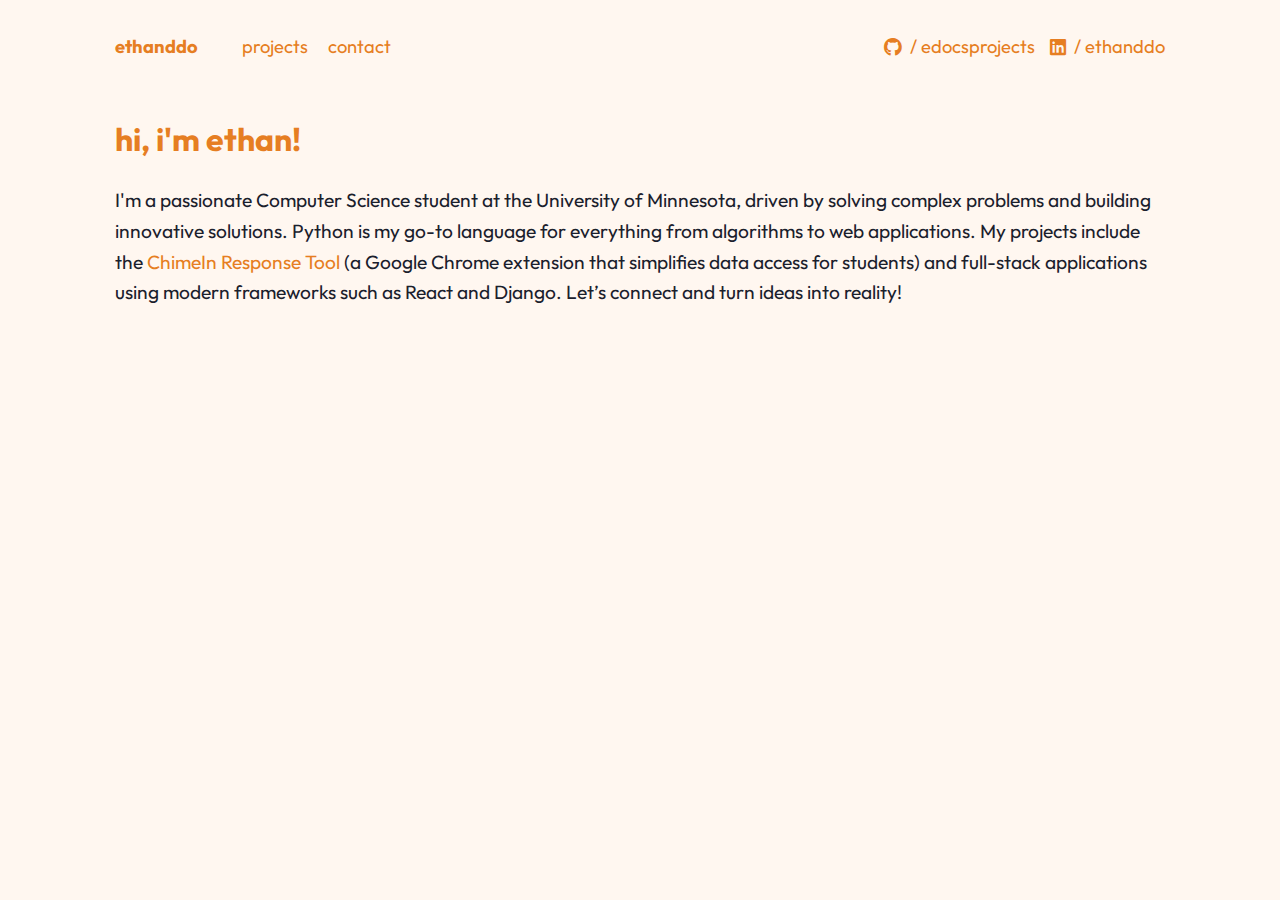
==== index.html @ 436b1b0d "Update index.html" ====
<!-- index.html -->
<!DOCTYPE html>
<html lang="en">
<head>
    <meta charset="UTF-8">
    <meta name="viewport" content="width=device-width, initial-scale=1.0">
    <title>portfolio</title>
    <link href="https://fonts.googleapis.com/css2?family=Outfit:wght@400;700&display=swap" rel="stylesheet">
    <link rel="stylesheet" href="styles.css">
    <link rel="stylesheet" href="https://cdnjs.cloudflare.com/ajax/libs/font-awesome/6.4.0/css/all.min.css">
</head>
<body>
    <div class="container">
        <header>
            <h1>ethanddo</h1>
            <nav>
                <!--<a href="/exp">work</a>-->
                <a href="/projects">projects</a>
                <a href="/contact">contact</a>
            </nav>
            <div class="social-links">
                <a href="https://github.com/edocsprojects">
                    <i class="fab fa-github"></i>
                    / edocsprojects
                </a>
                <a href="https://linkedin.com/in/ethanddo">
                    <i class="fab fa-linkedin"></i>
                    / ethanddo
                </a>
            </div>
        </header>
        <main>
            <section>
                <h2>hi, i'm ethan!</h2>
                <p>
                    I'm a passionate Computer Science student at the University of Minnesota, driven by solving complex problems and building innovative solutions. 
                    Python is my go-to language for everything from algorithms to web applications. My projects include the <a href="https://chromewebstore.google.com/detail/chimein-response-tool/oojmjfjgaonnppfejnmcknffoecccaob" target="_blank" rel="noopener noreferrer">ChimeIn Response Tool</a> 
                    (a Google Chrome extension that simplifies data access for students) and full-stack applications using modern frameworks such as React and Django. 
                    Let’s connect and turn ideas into reality!
                </p>
            </section>
        </main>
    </div>
    <footer id="footer">
        <div class="footer-links">
            <a href="mailto:edocsprojects@gmail.com">
                <i class="fas fa-envelope"></i>
                Email
            </a>
            <a href="https://github.com/edocsprojects">
                <i class="fab fa-github"></i>
                GitHub
            </a>
            <a href="https://linkedin.com/in/ethanddo">
                <i class="fab fa-linkedin"></i>
                LinkedIn
            </a>
        </div>
    </footer>
    <script src="script.js"></script>
</body>
</html>
---- styles.css ----
body {
    font-family: 'Outfit', sans-serif;
    line-height: 1.6;
    margin: 0;
    padding: 0;
    background-color: #fff7f0;
    color: #1a202c;
    display: flex;
    flex-direction: column;
    min-height: 100vh;
}

.container {
    max-width: 1050px;
    margin: 0 auto;
    padding: 20px;
    flex: 1;
}

header {
    display: flex;
    justify-content: space-between;
    align-items: center;
    margin-bottom: 40px;
}

header h1 {
    font-size: 1.15rem;
    font-weight: bold;
    color: #E67E22;
}

nav {
    display: flex;
    gap: 20px;
    margin-left: -450px; 
}

nav a {
    font-size: 1.15rem;
    text-decoration: none;
    color: #E67E22;
}

nav a:hover {
    color: #d35400;
    text-decoration: underline;
}

.social-links {
    font-size: 1.15rem;
    display: flex;
    gap: 15px;
}

.social-links a {
    display: inline-flex;
    align-items: center;
    gap: 8px;
    text-decoration: none;
    color: #E67E22;
    transition: color 0.3s ease;
}

.social-links a:hover {
    color: #d35400;
    text-decoration: none;
}

main {
    margin-bottom: 40px;
}

main h2 {
    font-size: 2rem;
    margin-bottom: 20px;
    color: #E67E22;
}

main p {
    font-size: 1.2rem;
    margin-bottom: 20px;
}

main a {
    color: #E67E22;
    text-decoration: none;
}

main a:hover {
    color: #d35400;
    text-decoration: underline;
}

footer {
    text-align: center;
    padding: 20px;
    background-color: #fff3e6;
    position: fixed; 
    bottom: -100px; 
    left: 0;
    width: 100%;
    transition: bottom 0.5s ease-in-out;
}

footer.footer-visible {
    bottom: 0; 
}

.footer-links {
    display: flex;
    justify-content: center;
    gap: 25px;
    margin-bottom: 20px;
}

.footer-links a {
    display: inline-flex;
    align-items: center;
    gap: 8px;
    text-decoration: none;
    color: #E67E22;
    transition: color 0.3s ease;
}

.footer-links a:hover {
    color: #d35400;
    text-decoration: none;
}
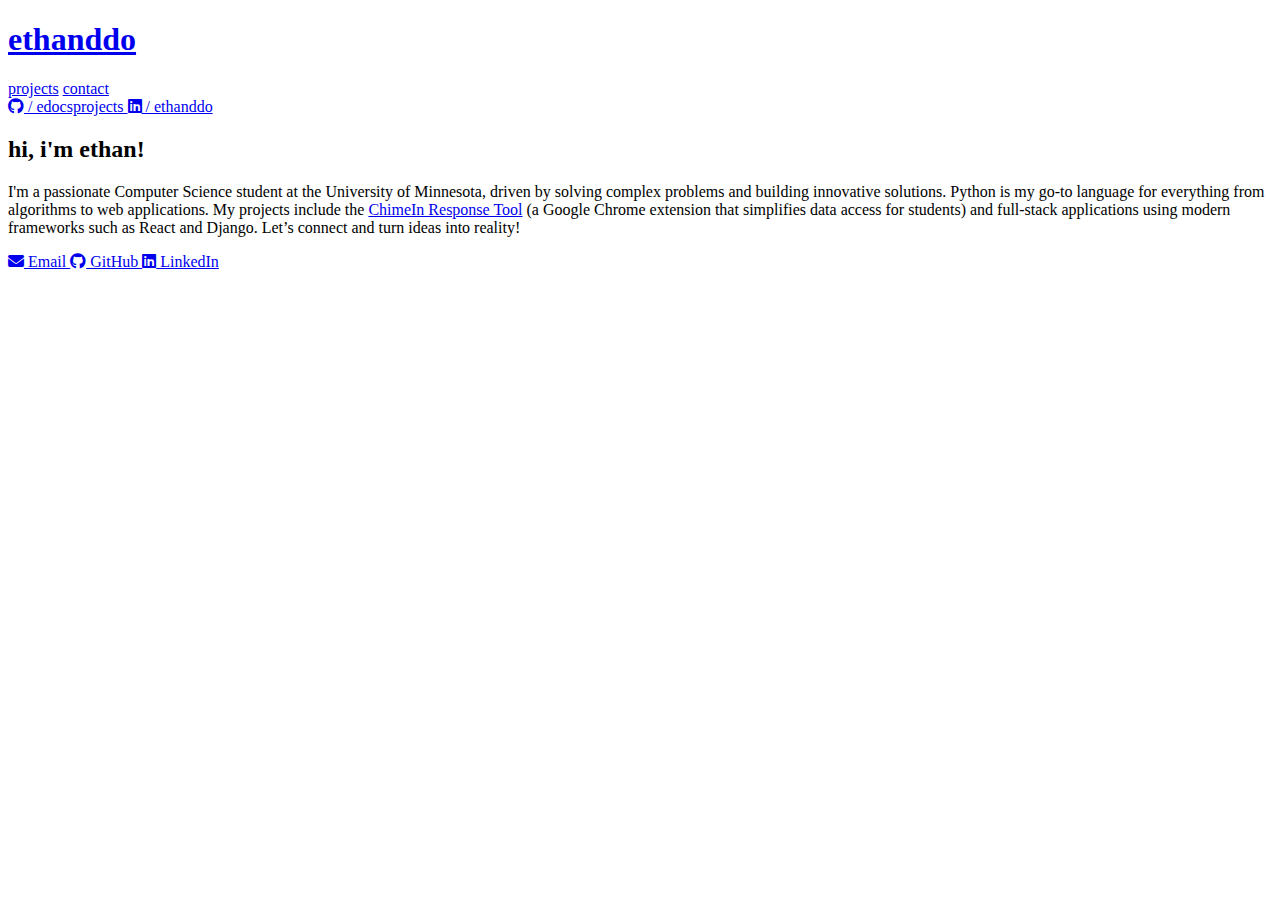
==== commit 32d99a10: "Update index.html" ====
--- a/index.html
+++ b/index.html
@@ -6,17 +6,19 @@
     <meta name="viewport" content="width=device-width, initial-scale=1.0">
     <title>portfolio</title>
     <link href="https://fonts.googleapis.com/css2?family=Outfit:wght@400;700&display=swap" rel="stylesheet">
-    <link rel="stylesheet" href="styles.css">
+    <link rel="stylesheet" href="indexStyles.css">
     <link rel="stylesheet" href="https://cdnjs.cloudflare.com/ajax/libs/font-awesome/6.4.0/css/all.min.css">
 </head>
 <body>
     <div class="container">
         <header>
-            <h1>ethanddo</h1>
+            <h1>
+                <a href="/">ethanddo</a>
+            </h1>
             <nav>
                 <!--<a href="/exp">work</a>-->
-                <a href="/projects">projects</a>
-                <a href="/contact">contact</a>
+                <a href="/projects.html">projects</a>
+                <a href="/contact.html">contact</a>
             </nav>
             <div class="social-links">
                 <a href="https://github.com/edocsprojects">
@@ -39,6 +41,7 @@
                     Let’s connect and turn ideas into reality!
                 </p>
             </section>
+            <div class="profile-circle"></div>
         </main>
     </div>
     <footer id="footer">
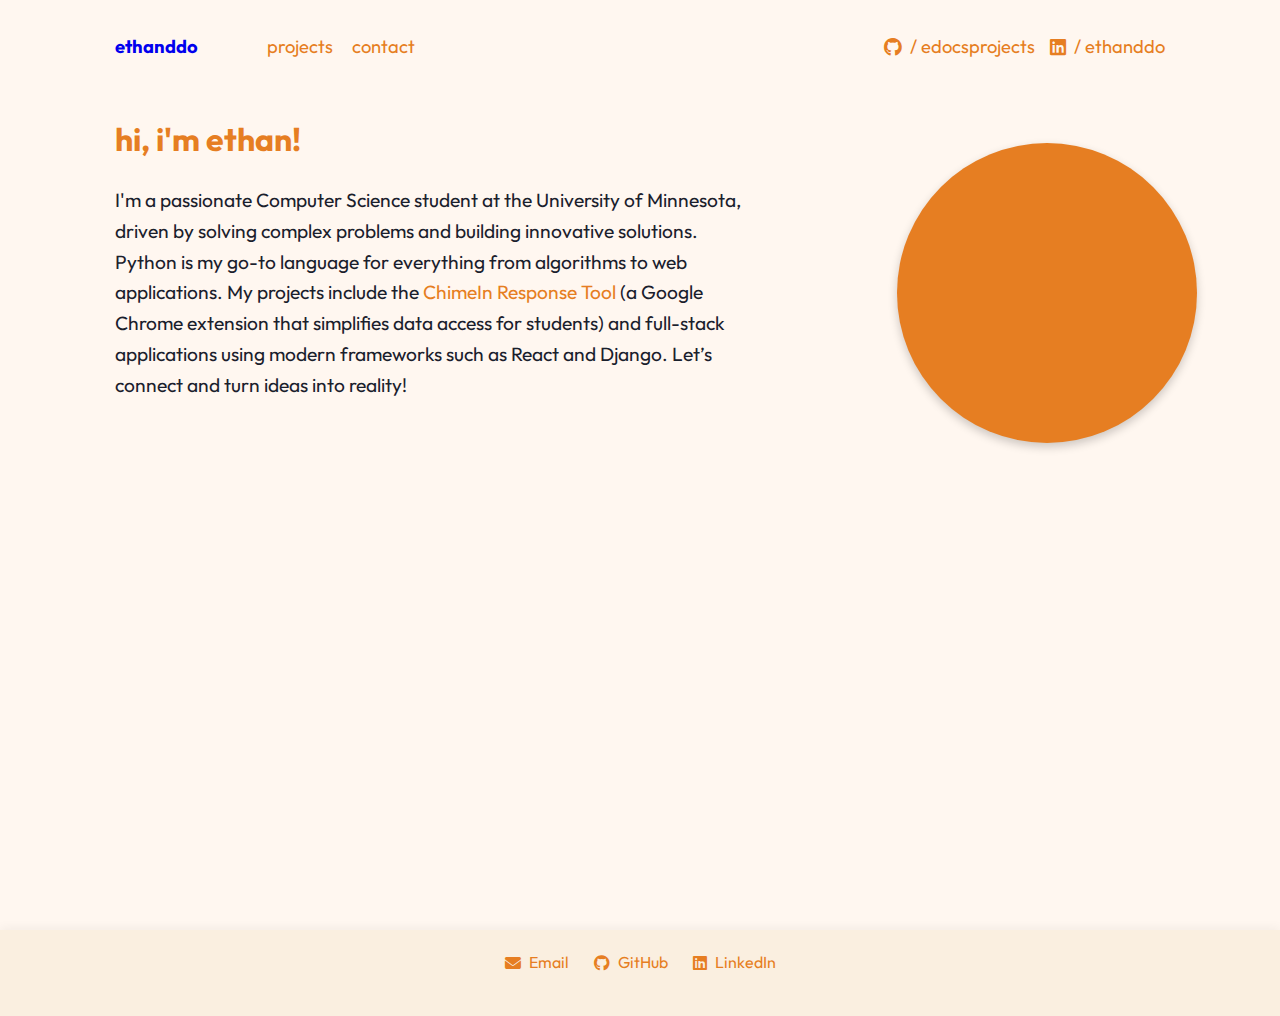
==== commit 90b2d9bd: "Update index.html" ====
--- a/index.html
+++ b/index.html
@@ -4,7 +4,7 @@
 <head>
     <meta charset="UTF-8">
     <meta name="viewport" content="width=device-width, initial-scale=1.0">
-    <title>portfolio</title>
+    <title>hey, i'm ethan!</title>
     <link href="https://fonts.googleapis.com/css2?family=Outfit:wght@400;700&display=swap" rel="stylesheet">
     <link rel="stylesheet" href="indexStyles.css">
     <link rel="stylesheet" href="https://cdnjs.cloudflare.com/ajax/libs/font-awesome/6.4.0/css/all.min.css">
--- a/indexStyles.css
+++ b/indexStyles.css
@@ -0,0 +1,196 @@
+/* indexStyles.css */
+body {
+    font-family: 'Outfit', sans-serif;
+    line-height: 1.6;
+    margin: 0;
+    padding: 0;
+    background-color: #fff7f0;
+    color: #1a202c;
+    min-height: 100vh; 
+    display: flex;
+    flex-direction: column;
+}
+
+.container {
+    max-width: 1050px;
+    margin: 0 auto;
+    padding: 20px;
+    flex: 1; 
+    min-height: 90vh; 
+    padding-bottom: 100px; 
+}
+
+header {
+    display: flex;
+    justify-content: space-between;
+    align-items: center;
+    margin-bottom: 40px;
+}
+
+header h1 a {
+    text-decoration: none;
+}
+
+header h1 {
+    font-size: 1.15rem;
+    font-weight: bold;
+    color: #E67E22;
+}
+
+header h1 a:visited {
+    color: #E67E22; 
+}
+
+nav {
+    display: flex;
+    gap: 15%;
+    margin-left: -40%; 
+}
+
+nav a {
+    font-size: 1.15rem;
+    text-decoration: none;
+    color: #E67E22;
+}
+
+nav a:hover {
+    color: #d35400;
+    text-decoration: underline;
+}
+
+.social-links {
+    font-size: 1.15rem;
+    display: flex;
+    gap: 15px;
+}
+
+.social-links a {
+    display: inline-flex;
+    align-items: center;
+    gap: 8px;
+    text-decoration: none;
+    color: #E67E22;
+    transition: color 0.3s ease;
+}
+
+.social-links a:hover {
+    color: #d35400;
+    text-decoration: none;
+}
+
+@media (max-width: 900px) {
+    nav {
+        flex-direction: column; 
+        gap: 10px; 
+        margin-left: 0;
+        align-items: flex-start; 
+    }
+
+    header {
+        flex-direction: column;
+        align-items: flex-start; 
+    }
+
+    .social-links {
+        margin-top: 10px; 
+    }
+}
+
+main {
+    margin-bottom: 40px;
+}
+
+main h2 {
+    font-size: 2rem;
+    margin-bottom: 20px;
+    color: #E67E22;
+    
+}
+
+main p {
+    font-size: 1.2rem;
+    margin-bottom: 20px;
+    margin-right: 40%
+    
+}
+
+main a {
+    color: #E67E22;
+    text-decoration: none;
+}
+
+main a:hover {
+    color: #d35400;
+    text-decoration: underline;
+}
+
+.profile-circle {
+    width: 300px;
+    height: 300px;
+    background-color: #E67E22;
+    border-radius: 50%;
+    position: absolute;
+    right: 20%;
+    top: 13%;
+    z-index: 10;
+    box-shadow: 0 4px 10px rgba(0, 0, 0, 0.2);
+}
+
+
+
+@media (max-width: 1700px) {
+    .profile-circle {
+        margin-right: -2%;
+    }
+}
+
+@media (max-width: 1500px) {
+    .profile-circle {
+        margin-right: -6%; 
+    }
+}
+
+@media (max-width: 1400px) {
+    .profile-circle {
+        margin-right: -13.5%; 
+        margin-top: 2%;
+    }
+}
+
+ @media (max-width: 1200px) {
+    .profile-circle {
+        display: none; 
+    }
+}
+
+
+footer {
+    text-align: center;
+    padding: 20px;
+    background-color: #faefe0;
+    position: relative; 
+    z-index: 100;
+    box-shadow: 0 -2px 10px rgba(0,0,0,0.05);
+    margin-top: auto; 
+}
+
+.footer-links {
+    display: flex;
+    justify-content: center;
+    gap: 25px;
+    margin-bottom: 20px;
+}
+
+.footer-links a {
+    display: inline-flex;
+    align-items: center;
+    gap: 8px;
+    text-decoration: none;
+    color: #E67E22;
+    transition: color 0.3s ease;
+}
+
+.footer-links a:hover {
+    color: #d35400;
+    text-decoration: none;
+}
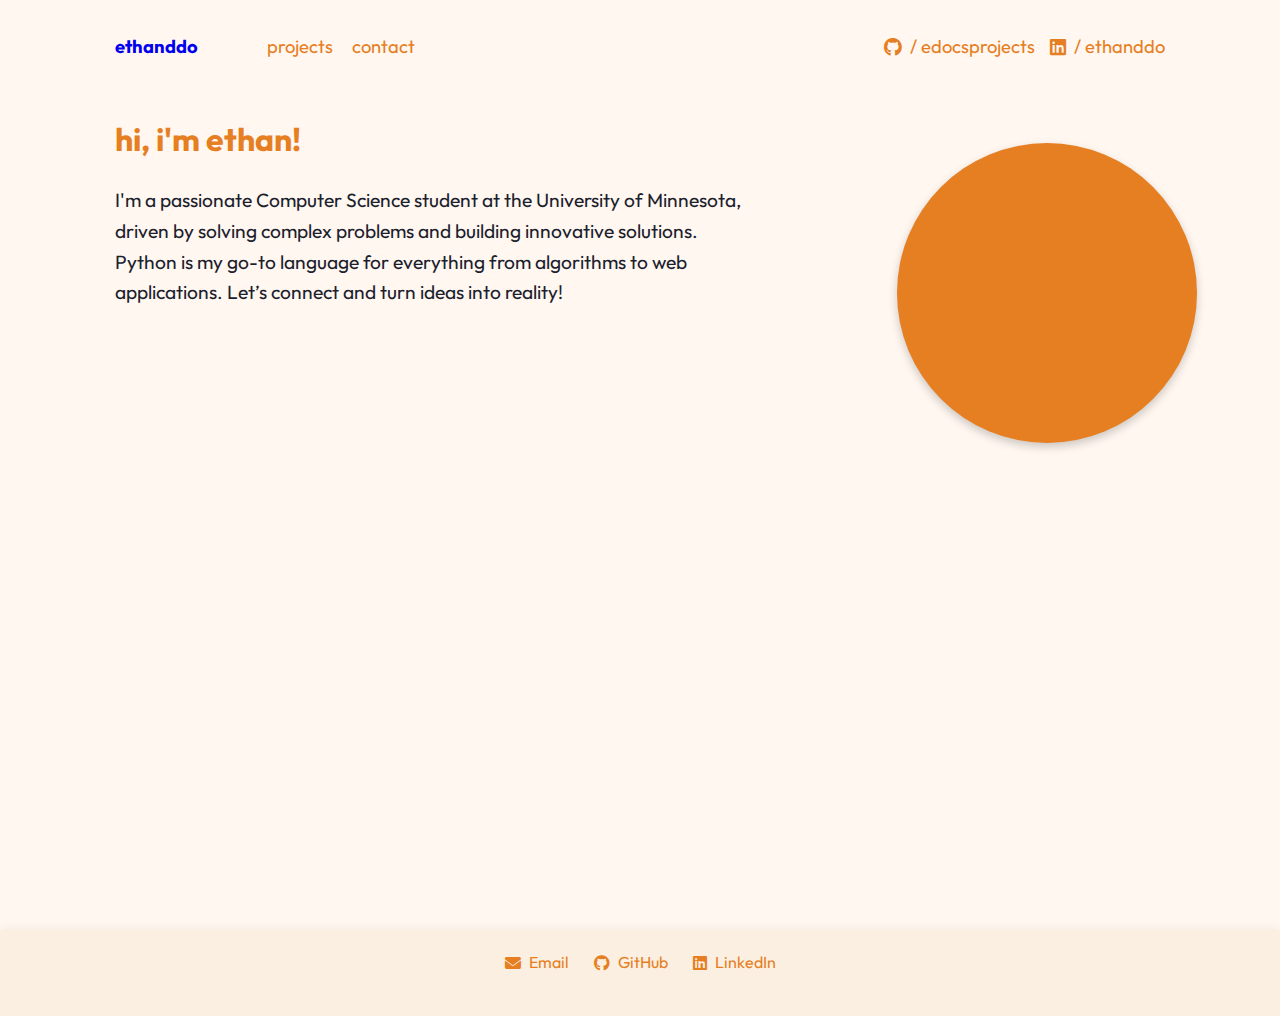
==== commit 0202fbec: "Update index.html" ====
--- a/index.html
+++ b/index.html
@@ -5,6 +5,7 @@
     <meta charset="UTF-8">
     <meta name="viewport" content="width=device-width, initial-scale=1.0">
     <title>hey, i'm ethan!</title>
+    <link rel="icon" type="image/x-icon" href="favicon.ico">
     <link href="https://fonts.googleapis.com/css2?family=Outfit:wght@400;700&display=swap" rel="stylesheet">
     <link rel="stylesheet" href="indexStyles.css">
     <link rel="stylesheet" href="https://cdnjs.cloudflare.com/ajax/libs/font-awesome/6.4.0/css/all.min.css">
@@ -36,9 +37,7 @@
                 <h2>hi, i'm ethan!</h2>
                 <p>
                     I'm a passionate Computer Science student at the University of Minnesota, driven by solving complex problems and building innovative solutions. 
-                    Python is my go-to language for everything from algorithms to web applications. My projects include the <a href="https://chromewebstore.google.com/detail/chimein-response-tool/oojmjfjgaonnppfejnmcknffoecccaob" target="_blank" rel="noopener noreferrer">ChimeIn Response Tool</a> 
-                    (a Google Chrome extension that simplifies data access for students) and full-stack applications using modern frameworks such as React and Django. 
-                    Let’s connect and turn ideas into reality!
+                    Python is my go-to language for everything from algorithms to web applications. Let’s connect and turn ideas into reality!
                 </p>
             </section>
             <div class="profile-circle"></div>
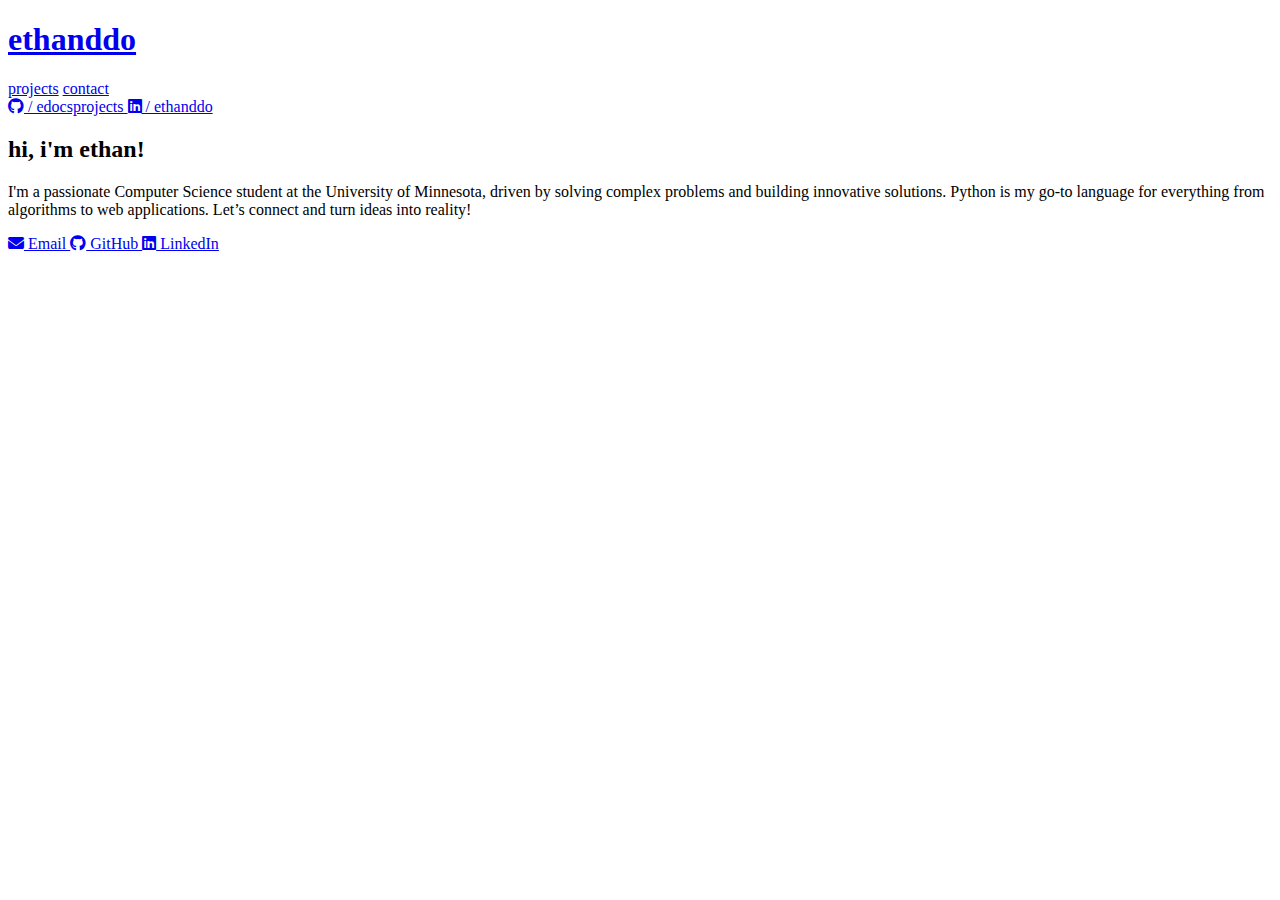
==== commit 6d89e571: "Update index.html" ====
--- a/index.html
+++ b/index.html
@@ -7,7 +7,7 @@
     <title>hey, i'm ethan!</title>
     <link rel="icon" type="image/x-icon" href="favicon.ico">
     <link href="https://fonts.googleapis.com/css2?family=Outfit:wght@400;700&display=swap" rel="stylesheet">
-    <link rel="stylesheet" href="indexStyles.css">
+    <link rel="stylesheet" href="mainStyles.css">
     <link rel="stylesheet" href="https://cdnjs.cloudflare.com/ajax/libs/font-awesome/6.4.0/css/all.min.css">
 </head>
 <body>
@@ -18,8 +18,8 @@
             </h1>
             <nav>
                 <!--<a href="/exp">work</a>-->
-                <a href="/projects.html">projects</a>
-                <a href="/contact.html">contact</a>
+                <a href="/projects">projects</a>
+                <a href="/contact">contact</a>
             </nav>
             <div class="social-links">
                 <a href="https://github.com/edocsprojects">
@@ -59,6 +59,5 @@
             </a>
         </div>
     </footer>
-    <script src="script.js"></script>
 </body>
 </html>
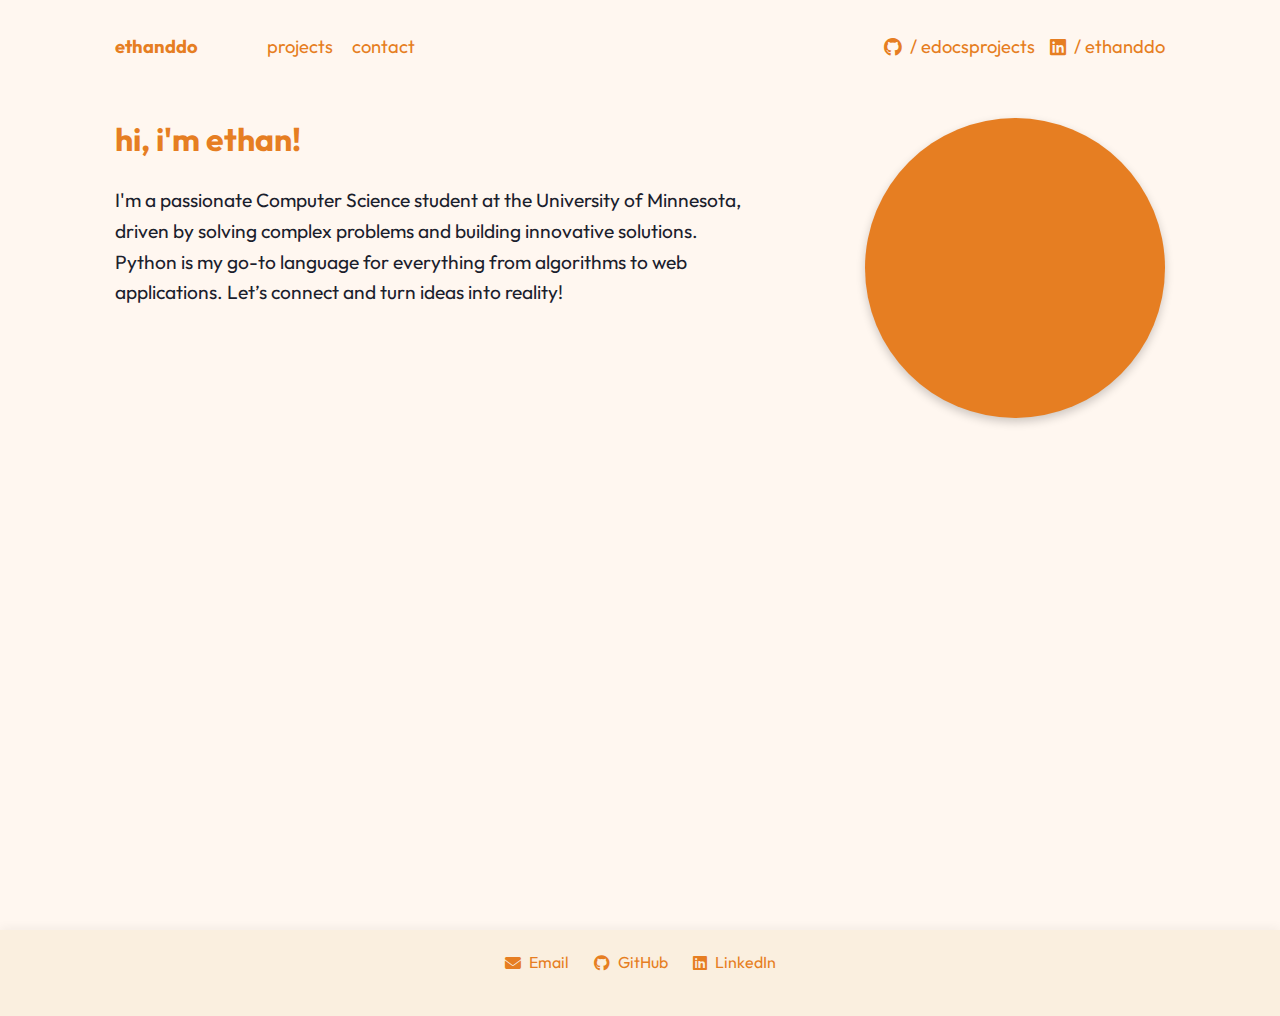
==== commit a3bc8f85: "Formatted Code" ====
--- a/index.html
+++ b/index.html
@@ -1,63 +1,72 @@
 <!-- index.html -->
 <!DOCTYPE html>
 <html lang="en">
-<head>
-    <meta charset="UTF-8">
-    <meta name="viewport" content="width=device-width, initial-scale=1.0">
+  <head>
+    <meta charset="UTF-8" />
+    <meta name="viewport" content="width=device-width, initial-scale=1.0" />
     <title>hey, i'm ethan!</title>
-    <link rel="icon" type="image/x-icon" href="favicon.ico">
-    <link href="https://fonts.googleapis.com/css2?family=Outfit:wght@400;700&display=swap" rel="stylesheet">
-    <link rel="stylesheet" href="mainStyles.css">
-    <link rel="stylesheet" href="https://cdnjs.cloudflare.com/ajax/libs/font-awesome/6.4.0/css/all.min.css">
-</head>
-<body>
+    <link rel="icon" type="image/x-icon" href="favicon.ico" />
+    <link
+      href="https://fonts.googleapis.com/css2?family=Outfit:wght@400;700&display=swap"
+      rel="stylesheet"
+    />
+    <link rel="stylesheet" href="mainStyles.css" />
+    <link
+      rel="stylesheet"
+      href="https://cdnjs.cloudflare.com/ajax/libs/font-awesome/6.4.0/css/all.min.css"
+    />
+  </head>
+  <body>
     <div class="container">
-        <header>
-            <h1>
-                <a href="/">ethanddo</a>
-            </h1>
-            <nav>
-                <!--<a href="/exp">work</a>-->
-                <a href="/projects">projects</a>
-                <a href="/contact">contact</a>
-            </nav>
-            <div class="social-links">
-                <a href="https://github.com/edocsprojects">
-                    <i class="fab fa-github"></i>
-                    / edocsprojects
-                </a>
-                <a href="https://linkedin.com/in/ethanddo">
-                    <i class="fab fa-linkedin"></i>
-                    / ethanddo
-                </a>
-            </div>
-        </header>
-        <main>
-            <section>
-                <h2>hi, i'm ethan!</h2>
-                <p>
-                    I'm a passionate Computer Science student at the University of Minnesota, driven by solving complex problems and building innovative solutions. 
-                    Python is my go-to language for everything from algorithms to web applications. Let’s connect and turn ideas into reality!
-                </p>
-            </section>
-            <div class="profile-circle"></div>
-        </main>
+      <header>
+        <h1>
+          <a href="/">ethanddo</a>
+        </h1>
+        <nav>
+          <!--<a href="/exp">work</a>-->
+          <a href="/projects">projects</a>
+          <a href="/contact">contact</a>
+        </nav>
+        <div class="social-links">
+          <a href="https://github.com/edocsprojects">
+            <i class="fab fa-github"></i>
+            / edocsprojects
+          </a>
+          <a href="https://linkedin.com/in/ethanddo">
+            <i class="fab fa-linkedin"></i>
+            / ethanddo
+          </a>
+        </div>
+      </header>
+      <main>
+        <section>
+          <h2>hi, i'm ethan!</h2>
+          <p>
+            I'm a passionate Computer Science student at the University of
+            Minnesota, driven by solving complex problems and building
+            innovative solutions. Python is my go-to language for everything
+            from algorithms to web applications. Let’s connect and turn ideas
+            into reality!
+          </p>
+        </section>
+        <div class="profile-circle"></div>
+      </main>
     </div>
     <footer id="footer">
-        <div class="footer-links">
-            <a href="mailto:edocsprojects@gmail.com">
-                <i class="fas fa-envelope"></i>
-                Email
-            </a>
-            <a href="https://github.com/edocsprojects">
-                <i class="fab fa-github"></i>
-                GitHub
-            </a>
-            <a href="https://linkedin.com/in/ethanddo">
-                <i class="fab fa-linkedin"></i>
-                LinkedIn
-            </a>
-        </div>
+      <div class="footer-links">
+        <a href="mailto:edocsprojects@gmail.com">
+          <i class="fas fa-envelope"></i>
+          Email
+        </a>
+        <a href="https://github.com/edocsprojects">
+          <i class="fab fa-github"></i>
+          GitHub
+        </a>
+        <a href="https://linkedin.com/in/ethanddo">
+          <i class="fab fa-linkedin"></i>
+          LinkedIn
+        </a>
+      </div>
     </footer>
-</body>
+  </body>
 </html>
--- a/mainStyles.css
+++ b/mainStyles.css
@@ -0,0 +1,172 @@
+/* mainStyles.css */
+body {
+  font-family: "Outfit", sans-serif;
+  line-height: 1.6;
+  margin: 0;
+  padding: 0;
+  background-color: #fff7f0;
+  color: #1a202c;
+  min-height: 100vh;
+  display: flex;
+  flex-direction: column;
+}
+
+.container {
+  width: 1050px;
+  margin: 0 auto;
+  padding: 20px;
+  flex: 1;
+  min-height: 90vh;
+  padding-bottom: 100px;
+}
+
+header {
+  display: flex;
+  justify-content: space-between;
+  align-items: center;
+  margin-bottom: 40px;
+}
+
+header h1 a {
+  text-decoration: none;
+  color: #e67e22;
+}
+
+header h1 {
+  font-size: 1.15rem;
+  font-weight: bold;
+  color: #e67e22;
+}
+
+header h1 a:visited {
+  color: #e67e22;
+}
+
+nav {
+  display: flex;
+  gap: 15%;
+  margin-left: -40%;
+}
+
+nav a {
+  font-size: 1.15rem;
+  text-decoration: none;
+  color: #e67e22;
+}
+
+nav a:hover {
+  color: #d35400;
+  text-decoration: underline;
+}
+
+.social-links {
+  font-size: 1.15rem;
+  display: flex;
+  gap: 15px;
+}
+
+.social-links a {
+  display: inline-flex;
+  align-items: center;
+  gap: 8px;
+  text-decoration: none;
+  color: #e67e22;
+  transition: color 0.3s ease;
+}
+
+.social-links a:hover {
+  color: #d35400;
+  text-decoration: none;
+}
+
+@media (max-width: 1000px) {
+  header {
+    flex-direction: column;
+    align-items: flex-start;
+  }
+  nav {
+    flex-direction: column;
+    gap: 10px;
+    margin-left: 0;
+  }
+  .social-links {
+    flex-direction: column;
+    gap: 10px;
+    margin-top: 10px;
+  }
+}
+
+main {
+  margin-bottom: 40px;
+}
+
+main h2 {
+  font-size: 2rem;
+  margin-bottom: 20px;
+  color: #e67e22;
+}
+
+main p {
+  font-size: 1.2rem;
+  margin-bottom: 20px;
+  margin-right: 40%;
+}
+
+main a {
+  color: #e67e22;
+  text-decoration: none;
+}
+
+main a:hover {
+  color: #d35400;
+  text-decoration: underline;
+}
+
+.profile-circle {
+  width: 300px;
+  height: 300px;
+  background-color: #e67e22;
+  border-radius: 50%;
+  position: relative;
+  right: -750px;
+  top: -210px;
+  z-index: 10;
+  box-shadow: 0 4px 10px rgba(0, 0, 0, 0.2);
+}
+
+@media (max-width: 1000px) {
+  .profile-circle {
+    display: none;
+  }
+}
+
+footer {
+  text-align: center;
+  padding: 20px;
+  background-color: #faefdf;
+  position: relative;
+  z-index: 100;
+  box-shadow: 0 -2px 10px rgba(0, 0, 0, 0.05);
+  margin-top: auto;
+}
+
+.footer-links {
+  display: flex;
+  justify-content: center;
+  gap: 25px;
+  margin-bottom: 20px;
+}
+
+.footer-links a {
+  display: inline-flex;
+  align-items: center;
+  gap: 8px;
+  text-decoration: none;
+  color: #e67e22;
+  transition: color 0.3s ease;
+}
+
+.footer-links a:hover {
+  color: #d35400;
+  text-decoration: none;
+}
